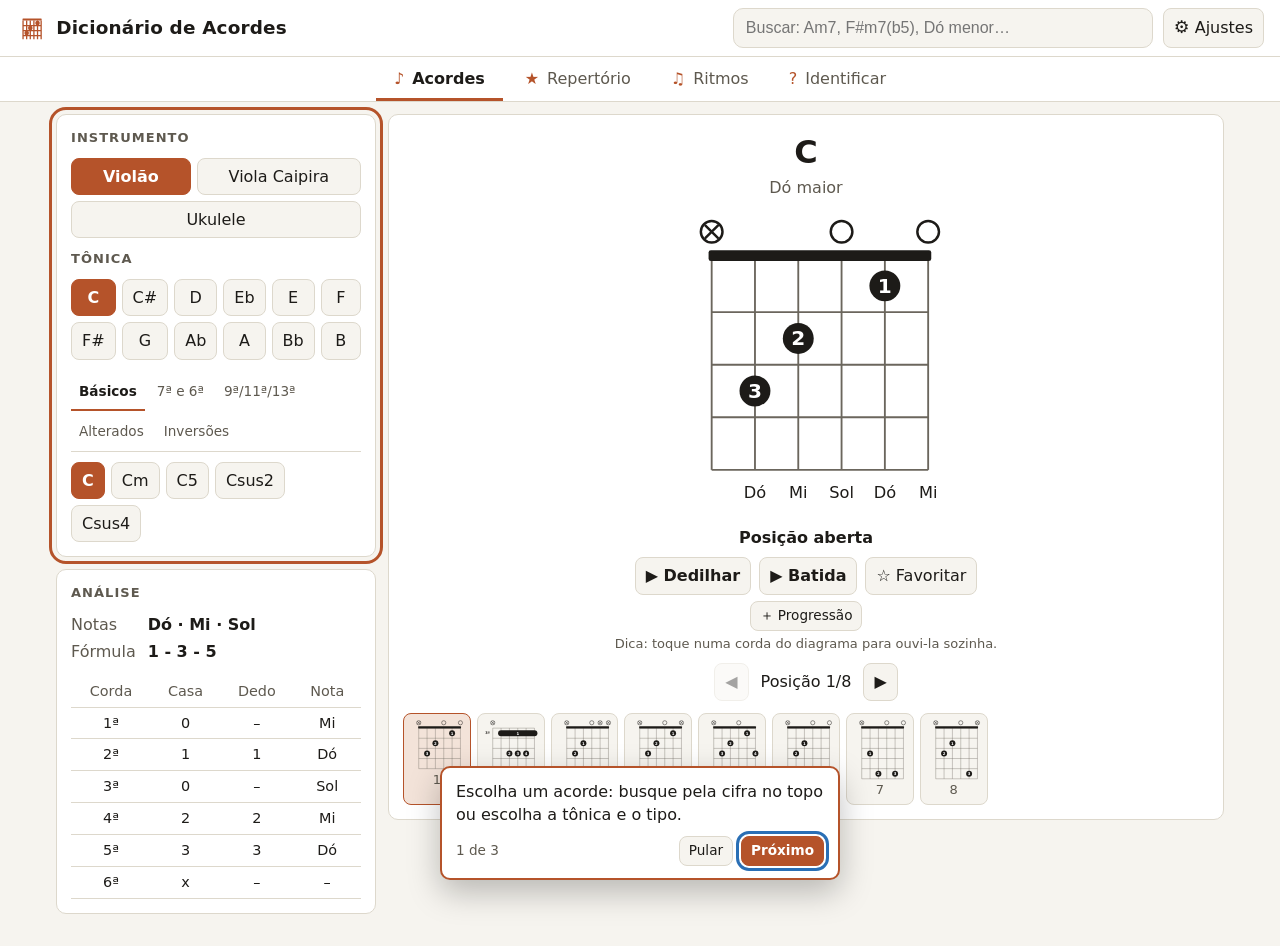
==== index.html @ 97604131 "Aba Ritmos: padrões de mão direita tocados sobre as progressões Ritmos simplificados para iniciantes" ====
<!doctype html>
<html lang="pt-BR">
<head>
  <meta charset="utf-8">
  <meta name="viewport" content="width=device-width, initial-scale=1, viewport-fit=cover">
  <meta name="description" content="Dicionário de acordes para violão, viola caipira e ukulele: busca por cifra, diagramas e análise de notas.">
  <meta name="theme-color" content="#b5532a">
  <title>Dicionário de Acordes</title>
  <link rel="manifest" href="./manifest.json">
  <link rel="icon" type="image/svg+xml" href="./icons/logo.svg">
  <link rel="icon" type="image/png" sizes="192x192" href="./icons/icon-192.png">
  <link rel="apple-touch-icon" sizes="180x180" href="./icons/apple-touch-icon.png">
  <meta name="apple-mobile-web-app-capable" content="yes">
  <meta name="mobile-web-app-capable" content="yes">
  <meta name="apple-mobile-web-app-title" content="Acordes">
  <meta name="apple-mobile-web-app-status-bar-style" content="default">
  <script>
    // Aplica o tema salvo antes da primeira pintura (evita piscar)
    try {
      var t = JSON.parse(localStorage.getItem('dicionario-acordes:v1') || '{}').prefs;
      if (t && (t.theme === 'light' || t.theme === 'dark')) document.documentElement.dataset.theme = t.theme;
    } catch (e) {}
  </script>
  <link rel="stylesheet" href="./css/app.css">
</head>
<body data-view="acordes">
  <header class="topbar">
    <h1 class="brand"><svg class="brand-logo" width="28" height="28" viewBox="0 0 64 64" fill="#b5532a" aria-hidden="true" focusable="false">
        <rect x="13" y="13" width="38" height="4" rx="1"/>
        <path d="M14 17V54M21.2 17V54M28.4 17V54M35.6 17V54M42.8 17V54M50 17V54M14 27H50M14 37H50M14 47H50" fill="none" stroke="currentColor" stroke-width="2.6"/>
        <circle cx="21.2" cy="42" r="4.6"/><circle cx="28.4" cy="32" r="4.6"/><circle cx="42.8" cy="22" r="4.6"/>
      </svg>Dicionário de Acordes</h1>
    <button id="ajustes-abrir" type="button" class="btn gear" aria-haspopup="dialog" aria-controls="ajustes"><span aria-hidden="true">⚙</span> Ajustes</button>
    <div class="search" role="search">
      <label for="busca" class="sr-only">Buscar acorde</label>
      <input id="busca" type="text" autocomplete="off" spellcheck="false"
             placeholder="Buscar: Am7, F#m7(b5), Dó menor…"
             role="combobox" aria-autocomplete="list" aria-expanded="false" aria-controls="sugestoes">
      <ul id="sugestoes" role="listbox" class="suggestions" hidden></ul>
      <p id="busca-msg" class="search-msg" aria-live="polite"></p>
    </div>
  </header>

  <nav class="bottom-nav sections" aria-label="Seções">
    <button type="button" data-go="acordes" aria-current="page"><span aria-hidden="true">♪</span>Acordes</button>
    <button type="button" data-go="repertorio"><span aria-hidden="true">★</span>Repertório</button>
    <button type="button" data-go="ritmos"><span aria-hidden="true">♫</span>Ritmos</button>
    <button type="button" data-go="identificar"><span aria-hidden="true">?</span>Identificar</button>
  </nav>

  <main class="layout">
    <section class="panel picker" data-view="acordes" aria-label="Escolha do acorde">
      <h2 class="panel-title">Instrumento</h2>
      <div id="instrumentos" class="seg" role="group" aria-label="Instrumento"></div>
      <div id="afinacoes" class="seg" role="group" aria-label="Afinação"></div>
      <div id="seletor-acorde">
        <h2 class="panel-title">Tônica</h2>
        <div id="tonicas" class="root-grid" role="group" aria-label="Tônicas"></div>
        <div id="abas" class="tabs" role="tablist" aria-label="Tipos de acorde"></div>
        <div id="tipos" class="type-grid" role="tabpanel"></div>
      </div>
    </section>

    <section class="panel viewer" data-view="acordes" aria-label="Diagrama">
      <div id="ensaio" class="rehearsal" hidden>
        <div class="rehearsal-head">
          <strong id="ensaio-nome"></strong>
          <span id="ensaio-contador" aria-live="polite"></span>
          <button id="ensaio-palco" type="button" class="btn small">⛶ Palco</button>
          <button id="ensaio-sair" type="button" class="btn small" aria-label="Sair do modo ensaio">✕ Sair</button>
        </div>
        <div id="ensaio-acordes" class="rehearsal-chords" role="group" aria-label="Acordes da progressão"></div>
        <div class="rehearsal-nav">
          <button id="ensaio-anterior" type="button" class="btn">◀ Anterior</button>
          <button id="ensaio-tocar" type="button" class="btn play-btn">▶ Tocar</button>
          <button id="ensaio-proximo" type="button" class="btn">Próximo ▶</button>
        </div>
        <p id="ensaio-notas" class="rehearsal-notes" aria-live="polite"></p>
        <div class="rehearsal-auto">
          <button id="ensaio-auto" type="button" class="btn play-btn" aria-pressed="false">▶ Tocar progressão</button>
          <label>Andamento <select id="ensaio-bpm"><option value="60">60</option><option value="80" selected>80</option><option value="100">100</option><option value="120">120</option></select> BPM</label>
          <label>Tempos por acorde <select id="ensaio-tempos"><option value="2">2</option><option value="4" selected>4</option></select></label>
          <label><input id="ensaio-repetir" type="checkbox" checked> Repetir</label>
        </div>
      </div>
      <div class="chord-bar" role="group" aria-label="Escolher acorde">
        <button id="barra-tonica" type="button" class="btn bar-btn" aria-haspopup="dialog" aria-controls="gaveta"></button>
        <button id="barra-tipo" type="button" class="btn bar-btn" aria-haspopup="dialog" aria-controls="gaveta"></button>
        <label for="barra-instrumento" class="sr-only">Instrumento e afinação</label>
        <select id="barra-instrumento" class="bar-select"></select>
      </div>
      <div class="chord-head">
        <h2 id="acorde-simbolo" class="chord-symbol">—</h2>
        <p id="acorde-nome" class="chord-name"></p>
        <p id="afinacao-info" class="tuning-info"></p>
      </div>
      <div id="diagrama" class="diagram-main swipe" aria-describedby="dica-deslizar"></div>
      <p id="dica-deslizar" class="sr-only">Deslize para os lados para trocar de posição.</p>
      <p id="posicao-rotulo" class="voicing-label"></p>
      <div class="play" role="group" aria-label="Ouvir o acorde">
        <button id="tocar-dedilhar" type="button" class="btn play-btn">▶ Dedilhar</button>
        <button id="tocar-batida" type="button" class="btn play-btn">▶ Batida</button>
        <button id="favoritar" type="button" class="btn" aria-pressed="false">☆ Favoritar</button>
      </div>
      <div class="play-extra">
        <button id="add-prog" type="button" class="btn small" aria-describedby="prog-rascunho">＋ Progressão</button>
        <span id="prog-rascunho" class="hint"></span>
      </div>
      <p id="dica-cordas" class="play-hint" hidden>Dica: toque numa corda do diagrama para ouvi-la sozinha.</p>
      <div class="pos-nav viewer-nav">
        <button id="anterior" type="button" class="btn" aria-label="Posição anterior">◀</button>
        <span id="posicao-contador" class="pos-count" aria-live="polite">Posição 0/0</span>
        <button id="proxima" type="button" class="btn" aria-label="Próxima posição">▶</button>
      </div>
      <p id="dica-deslizar-vis" class="swipe-hint" hidden aria-hidden="true">← Deslize no diagrama para trocar de posição →</p>
      <div id="miniaturas" class="thumbs" role="group" aria-label="Posições"></div>
    </section>

    <section class="panel analysis" data-view="acordes" aria-label="Análise">
      <h2 class="panel-title">Análise</h2>
      <dl class="facts">
        <dt>Notas</dt><dd id="analise-notas"></dd>
        <dt>Fórmula</dt><dd id="analise-formula"></dd>
      </dl>
      <table class="string-table">
        <caption class="sr-only">Corda a corda</caption>
        <thead><tr><th scope="col">Corda</th><th scope="col">Casa</th><th scope="col">Dedo</th><th scope="col">Nota</th></tr></thead>
        <tbody id="analise-tabela"></tbody>
      </table>
    </section>

    <section class="panel library" data-view="repertorio" aria-label="Favoritos e repertório">
      <div class="lib-col">
        <h2 class="panel-title">Favoritos</h2>
        <ul id="favoritos" class="item-list"></ul>
        <h2 class="panel-title">Minhas progressões</h2>
        <form id="prog-form" class="prog-form">
          <label for="prog-nome" class="sr-only">Nome da progressão</label>
          <input id="prog-nome" type="text" placeholder="Nome (ex.: Samba em Ré menor)" autocomplete="off">
          <label for="prog-acordes" class="sr-only">Acordes da progressão</label>
          <input id="prog-acordes" type="text" placeholder="ex.: C7M, A7, Dm7, G7(b9)" autocomplete="off" spellcheck="false" required aria-describedby="prog-dica">
          <p id="prog-dica" class="hint">Separe os acordes com vírgula, espaço ou <kbd>|</kbd>. Ou use “＋ Progressão” no diagrama de cada acorde.</p>
          <button type="submit" class="btn">Salvar progressão</button>
          <p id="prog-msg" class="form-msg" aria-live="polite"></p>
        </form>
        <ul id="progressoes" class="item-list"></ul>
      </div>
      <div class="lib-col study">
        <h2 class="panel-title">Progressões para estudo</h2>
        <div class="study-head">
          <label for="estudo-tom">Tom</label>
          <select id="estudo-tom"></select>
          <p class="hint">Toque para ensaiar (e use “▶ Tocar progressão” para ouvir sozinha). Toque numa música para ir ao tom original dela. “Copiar” leva a progressão para o formulário, para você criar a sua a partir dela.</p>
        </div>
        <div id="estudo-lista"></div>
      </div>
    </section>

    <section class="panel rhythms" data-view="ritmos" aria-label="Ritmos">
      <div class="rt-col">
        <h2 class="panel-title">Ritmo</h2>
        <div id="rt-instrumentos" class="seg" role="group" aria-label="Instrumento"></div>
        <ul id="rt-lista" class="rt-list" aria-label="Ritmos do instrumento"></ul>
      </div>
      <div class="rt-col">
        <h2 class="panel-title" id="rt-titulo">Como tocar</h2>
        <p id="rt-dica" class="hint"></p>
        <div id="rt-grade" class="rt-grid" role="img"></div>
        <ul id="rt-legenda" class="rt-legend"></ul>
        <div class="study-head rt-prog">
          <label for="rt-prog">Progressão</label>
          <select id="rt-prog"></select>
          <label for="rt-tom">Tom</label>
          <select id="rt-tom"></select>
        </div>
        <div class="rt-now" aria-live="polite">
          <div id="rt-diagrama" class="rt-diagram"></div>
          <div><p id="rt-acorde" class="rt-chord"></p><p id="rt-proximo" class="hint"></p></div>
        </div>
        <div class="rt-ctrl">
          <button id="rt-tocar" type="button" class="btn play-btn" aria-pressed="false">▶ Tocar</button>
          <div class="rt-speed" role="group" aria-label="Velocidade">
            <button id="rt-menos" type="button" class="btn" aria-label="Mais devagar (−5 BPM)">−</button>
            <input id="rt-bpm" type="range" min="40" max="160" step="1" value="76" aria-label="Andamento em BPM">
            <button id="rt-mais" type="button" class="btn" aria-label="Mais rápido (+5 BPM)">+</button>
            <output id="rt-bpm-txt" for="rt-bpm">76 BPM</output>
          </div>
          <label>Compassos por acorde <select id="rt-ciclos"><option value="1">1</option><option value="2" selected>2</option><option value="4">4</option></select></label>
          <label><input id="rt-acelerar" type="checkbox"> Acelerar aos poucos (+4 BPM a cada volta, até o andamento do ritmo + 20)</label>
        </div>
      </div>
    </section>

    <section class="panel reverse" data-view="identificar" aria-label="Identificar acorde">
      <h2 class="panel-title">Identificar acorde</h2>
      <p class="hint">Toque no braço para montar um shape (acima da corda: muda ↔ solta) ou digite as casas.</p>
      <div class="rev-cols">
      <div class="rev-col">
      <div class="reverse-input">
        <label for="reverso-casas">Casas</label>
        <input id="reverso-casas" type="text" autocomplete="off" spellcheck="false" placeholder="ex.: x32010">
        <button id="reverso-limpar" type="button" class="btn small">Limpar</button>
      </div>
      <div id="reverso-braco" class="diagram-editor"></div>
      <div class="pos-nav">
        <button id="reverso-menos" type="button" class="btn small" aria-label="Casas mais graves">◀</button>
        <span id="reverso-janela" class="pos-count">Casas 1–5</span>
        <button id="reverso-mais" type="button" class="btn small" aria-label="Casas mais agudas">▶</button>
      </div>
      </div>
      <div class="rev-col">
        <p id="reverso-msg" class="hint reverse-msg" aria-live="polite"></p>
        <ul id="reverso-resultados" class="result-cards"></ul>
      </div>
      </div>
    </section>
  </main>


  <div id="palco" class="stage" role="dialog" aria-modal="true" aria-labelledby="palco-simbolo" hidden>
    <div class="stage-top">
      <span id="palco-prog" class="stage-prog"></span>
      <span id="palco-contador" class="stage-count" aria-live="polite"></span>
      <button id="palco-fechar" type="button" class="btn" aria-label="Sair do modo palco">✕</button>
    </div>
    <h2 id="palco-simbolo" class="stage-symbol"></h2>
    <p id="palco-notas" class="stage-next"></p>
    <div id="palco-diagrama" class="stage-diagram swipe"></div>
    <p id="palco-seguinte" class="stage-next"></p>
    <div class="stage-nav">
      <button id="palco-anterior" type="button" class="btn" aria-label="Acorde anterior">◀</button>
      <button id="palco-tocar" type="button" class="btn play-btn">▶ Tocar</button>
      <button id="palco-avancar" type="button" class="btn" aria-label="Próximo acorde">▶</button>
    </div>
  </div>

  <div id="tour" class="tour" role="dialog" aria-modal="false" aria-labelledby="tour-texto" hidden>
    <p id="tour-texto"></p>
    <div class="tour-actions">
      <span id="tour-passo" class="hint"></span>
      <button id="tour-pular" type="button" class="btn small">Pular</button>
      <button id="tour-proximo" type="button" class="btn small play-btn">Próximo</button>
    </div>
  </div>

  <div id="aviso" class="toast toast-info" role="status" aria-live="polite" hidden></div>

  <div id="atualizacao" class="toast" role="status" hidden>
    <span>Nova versão disponível</span>
    <button id="atualizar" type="button" class="btn">Atualizar</button>
  </div>

  <dialog id="gaveta" class="sheet" aria-labelledby="gaveta-titulo">
    <div class="dialog-head">
      <h2 id="gaveta-titulo">Escolher acorde</h2>
      <button id="gaveta-fechar" type="button" class="btn small" aria-label="Fechar">✕</button>
    </div>
    <div id="gaveta-corpo"></div>
  </dialog>

  <dialog id="ajustes" class="ios-dialog settings" aria-labelledby="ajustes-titulo">
    <div class="dialog-head">
      <h2 id="ajustes-titulo">Ajustes</h2>
      <button id="ajustes-fechar" type="button" class="btn small" aria-label="Fechar ajustes">✕</button>
    </div>
    <fieldset class="opt">
      <legend>Tema</legend>
      <div class="seg-radio">
        <label><input type="radio" name="tema" value="auto"> Automático</label>
        <label><input type="radio" name="tema" value="light"> Claro</label>
        <label><input type="radio" name="tema" value="dark"> Escuro</label>
      </div>
    </fieldset>
    <label class="check opt"><input id="canhoto" type="checkbox"> Canhoto (diagramas espelhados)</label>
    <label class="check opt"><input id="estatisticas" type="checkbox"> Enviar estatísticas de uso anônimas</label>
    <p class="hint">Só contagens de telas e ações (ex.: “tocou um acorde”), sem cookies nem dados pessoais — ajudam a melhorar o app.</p>
    <button id="instalar" type="button" class="btn opt" hidden>⤓ Instalar o app</button>
    <h3 class="opt-title">Backup</h3>
    <p class="hint">Favoritos e progressões ficam só neste navegador. Exporte um arquivo para guardar uma cópia ou levar para outro aparelho.</p>
    <div class="backup">
      <button id="exportar" type="button" class="btn">Exportar backup</button>
      <button id="importar" type="button" class="btn">Importar backup</button>
      <input id="importar-arquivo" type="file" accept="application/json,.json" hidden>
    </div>
    <p id="backup-msg" class="form-msg" aria-live="polite"></p>
    <div class="danger-zone">
      <h3 class="opt-title">Área de perigo</h3>
      <p class="hint">Apaga favoritos, progressões e preferências deste aparelho. Não dá para desfazer.</p>
      <button id="apagar-tudo" type="button" class="btn danger-btn">Apagar tudo</button>
    </div>
  </dialog>

  <dialog id="ios-instalar" class="ios-dialog" aria-labelledby="ios-titulo">
    <h2 id="ios-titulo">Instalar no iPhone/iPad</h2>
    <ol>
      <li>Toque em <strong>Compartilhar</strong> <span aria-hidden="true" class="ios-icon">⬆︎</span> na barra do Safari.</li>
      <li>Escolha <strong>Adicionar à Tela de Início</strong> <span aria-hidden="true" class="ios-icon">＋</span>.</li>
      <li>Confirme em <strong>Adicionar</strong>. O app abre em tela cheia e funciona offline.</li>
    </ol>
    <form method="dialog"><button class="btn">Entendi</button></form>
  </dialog>

  <script type="module" src="./js/app.js"></script>
</body>
</html>
---- css/app.css ----
:root {
  --bg: #f6f4ef;
  --surface: #ffffff;
  --fg: #1d1b18;
  --muted: #5e594f;
  --danger: #b3261e;
  --border: #ddd8cc;
  --accent: #b5532a;
  --accent-fg: #ffffff;
  --accent-soft: #f3e3d9;
  --focus: #2a6fb5;
  --radius: 10px;
  --dg-fg: #1d1b18;
  --dg-bg: #ffffff;
  --dg-grid: #6b665d;
  color-scheme: light;
}
@media (prefers-color-scheme: dark) {
  :root:not([data-theme="light"]) {
    --bg: #161513; --surface: #201f1c; --fg: #ece8df; --muted: #b0aa9f; --danger: #ff8a80; --border: #3a3732;
    --accent: #e0814f; --accent-fg: #1a1209; --accent-soft: #3a2a20; --focus: #7fb2ea;
    --dg-fg: #ece8df; --dg-bg: #201f1c; --dg-grid: #a39d92; color-scheme: dark;
  }
}
:root[data-theme="dark"] {
  --bg: #161513; --surface: #201f1c; --fg: #ece8df; --muted: #b0aa9f; --danger: #ff8a80; --border: #3a3732;
  --accent: #e0814f; --accent-fg: #1a1209; --accent-soft: #3a2a20; --focus: #7fb2ea;
  --dg-fg: #ece8df; --dg-bg: #201f1c; --dg-grid: #a39d92; color-scheme: dark;
}

* { box-sizing: border-box; }
body {
  margin: 0; background: var(--bg); color: var(--fg);
  font: 16px/1.45 system-ui, -apple-system, "Segoe UI", Roboto, sans-serif;
}
.sr-only { position: absolute; width: 1px; height: 1px; overflow: hidden; clip: rect(0 0 0 0); white-space: nowrap; }
:focus-visible { outline: 3px solid var(--focus); outline-offset: 2px; }

/* Topo e busca: título + ⚙ Ajustes (+ busca) */
.topbar {
  display: grid; grid-template-columns: 1fr auto; grid-template-areas: "brand gear" "search search"; align-items: center;
  gap: 8px 10px; padding: 8px 16px; border-bottom: 1px solid var(--border); background: var(--surface);
}
.brand { grid-area: brand; margin: 0; font-size: 1.15rem; letter-spacing: .01em; display: flex; align-items: center; gap: 8px; }
.brand-logo { width: 1.75em; height: 1.75em; flex: none; margin: -.2em 0; color: var(--accent); fill: currentColor; }
.gear { grid-area: gear; }
.gear span { font-size: 1.1em; }
.search { grid-area: search; position: relative; }
.search input {
  width: 100%; padding: 10px 12px; font-size: 1rem; border-radius: var(--radius);
  border: 1px solid var(--border); background: var(--bg); color: var(--fg);
}
.suggestions {
  position: absolute; z-index: 10; left: 0; right: 0; top: calc(100% + 4px); margin: 0; padding: 4px;
  list-style: none; background: var(--surface); border: 1px solid var(--border); border-radius: var(--radius);
  box-shadow: 0 8px 24px rgb(0 0 0 / .15); max-height: 320px; overflow: auto;
}
.suggestions li { padding: 8px 10px; border-radius: 6px; cursor: pointer; display: flex; justify-content: space-between; gap: 12px; }
.suggestions li small { color: var(--muted); }
.suggestions li[aria-selected="true"], .suggestions li:hover { background: var(--accent-soft); }
.search-msg { margin: 4px 0 0; min-height: 1.2em; font-size: .85rem; color: var(--accent); }
.search-msg:empty { margin: 0; min-height: 0; }

/* Layout */
.layout { display: grid; gap: 12px; padding: 12px 16px 32px; max-width: 1200px; margin: 0 auto; }
.panel { background: var(--surface); border: 1px solid var(--border); border-radius: var(--radius); padding: 14px; min-width: 0; }
.panel-title { margin: 0 0 10px; font-size: .8125rem; text-transform: uppercase; letter-spacing: .08em; color: var(--muted); }
@media (min-width: 860px) {
  .topbar { grid-template-columns: 1fr 420px auto; grid-template-areas: "brand search gear"; }
  .layout { grid-template-columns: 320px 1fr; grid-template-areas: "picker viewer" "analysis viewer"; align-items: start; }
  .picker { grid-area: picker; } .viewer { grid-area: viewer; } .analysis { grid-area: analysis; }
  .library, .reverse { grid-column: 1 / -1; }
  /* Duas colunas dentro de cada seção */
  .library { display: grid; grid-template-columns: 1fr 1fr; gap: 0 28px; align-items: start; }
  .rev-cols { display: grid; grid-template-columns: minmax(280px, 400px) 1fr; gap: 0 28px; align-items: start; }
  .rev-col .reverse-msg { margin-top: 0; }

  /* Seções como abas no topo */
  .bottom-nav {
    display: flex; justify-content: center; gap: 4px; position: sticky; top: 0; z-index: 30;
    background: var(--surface); border-bottom: 1px solid var(--border); padding: 0 16px;
  }
  .bottom-nav button {
    font: inherit; background: none; border: 0; border-bottom: 3px solid transparent; color: var(--muted); cursor: pointer;
    padding: 10px 18px 8px; display: flex; align-items: center; gap: 8px;
  }
  .bottom-nav button:hover { color: var(--fg); }
  .bottom-nav button[aria-current="page"] { color: var(--fg); border-bottom-color: var(--accent); font-weight: 600; }
  .bottom-nav button span { color: var(--accent); }
}

/* Botões */
.btn, .chip {
  font: inherit; color: var(--fg); background: var(--bg); border: 1px solid var(--border);
  border-radius: 8px; padding: 6px 10px; cursor: pointer; min-height: 36px;
}
.btn:hover, .chip:hover { border-color: var(--accent); }
.btn:disabled { opacity: .4; cursor: default; }
.chip[aria-pressed="true"] { background: var(--accent); border-color: var(--accent); color: var(--accent-fg); font-weight: 600; }

.seg { display: flex; flex-wrap: wrap; gap: 6px; margin-bottom: 12px; }
.seg:empty { display: none; }
.seg .chip { flex: 1 1 auto; }
.tuning-info { margin: 2px 0 0; font-size: .8125rem; color: var(--muted); }
.root-grid { display: grid; grid-template-columns: repeat(6, 1fr); gap: 6px; margin-bottom: 14px; }
.tabs { display: flex; flex-wrap: wrap; gap: 4px; border-bottom: 1px solid var(--border); margin-bottom: 10px; }
.tab {
  font: inherit; font-size: .85rem; background: none; border: none; color: var(--muted); cursor: pointer;
  padding: 8px 8px; border-bottom: 2px solid transparent; margin-bottom: -1px;
}
.tab[aria-selected="true"] { color: var(--fg); border-bottom-color: var(--accent); font-weight: 600; }
.type-grid { display: flex; flex-wrap: wrap; gap: 6px; }

/* Abas de tipo: esmaecido na borda quando há mais para rolar */
.tabs.more-right { -webkit-mask-image: linear-gradient(to right, #000 calc(100% - 36px), transparent); mask-image: linear-gradient(to right, #000 calc(100% - 36px), transparent); }
.tabs.more-left { -webkit-mask-image: linear-gradient(to left, #000 calc(100% - 36px), transparent); mask-image: linear-gradient(to left, #000 calc(100% - 36px), transparent); }
.tabs.more-left.more-right { -webkit-mask-image: linear-gradient(to right, transparent, #000 36px, #000 calc(100% - 36px), transparent); mask-image: linear-gradient(to right, transparent, #000 36px, #000 calc(100% - 36px), transparent); }

/* Barra compacta de acorde (só no celular) e gaveta inferior */
.chord-bar { display: none; }
.sheet {
  margin: auto 0 0; width: 100%; max-width: none; max-height: 85vh; overflow: auto; border: 0; border-radius: 16px 16px 0 0;
  padding: 12px max(16px, env(safe-area-inset-right)) calc(16px + env(safe-area-inset-bottom)) max(16px, env(safe-area-inset-left));
  background: var(--surface); color: var(--fg); box-shadow: 0 -8px 32px rgb(0 0 0 / .25);
}
.sheet::backdrop { background: rgb(0 0 0 / .4); }
.sheet[open] { animation: sheet-up .18s ease-out; }
@keyframes sheet-up { from { transform: translateY(48px); opacity: .5; } }
@media (prefers-reduced-motion: reduce) { .sheet[open] { animation: none; } }
.sheet .dialog-head h2 { font-size: 1.05rem; }
.sheet .type-grid .chip { min-width: 56px; }

/* Visualizador */
.chord-head { text-align: center; }
.chord-symbol { margin: 0; font-size: 2rem; }
.chord-name { margin: 0; color: var(--muted); }
.diagram-main { display: flex; justify-content: center; margin: 8px auto 0; }
.diagram-main svg { width: min(100%, 300px); height: auto; }
.voicing-label { text-align: center; margin: 4px 0 8px; font-weight: 600; }
.voicing-label small { display: block; font-weight: 400; color: var(--muted); }
.pos-nav { display: flex; align-items: center; justify-content: center; gap: 12px; }
.pos-count { min-width: 8ch; text-align: center; font-variant-numeric: tabular-nums; }
.thumbs { display: grid; grid-template-columns: repeat(auto-fill, minmax(64px, 1fr)); gap: 6px; margin-top: 12px; }
.thumb { padding: 4px; display: flex; flex-direction: column; align-items: center; }
.thumb svg { width: 100%; height: auto; }
.thumb span { font-size: .8125rem; color: var(--muted); }
.thumb[aria-pressed="true"] { border-color: var(--accent); background: var(--accent-soft); }
.empty { color: var(--muted); text-align: center; padding: 24px 0; }

/* Áudio */
.play { display: flex; justify-content: center; gap: 8px; margin-bottom: 4px; }
.play-btn { font-weight: 600; }
.play-extra { display: flex; flex-wrap: wrap; align-items: center; justify-content: center; gap: 4px 8px; margin: 6px 0 0; }
.play-extra .hint { margin: 0; }
.play-extra .hint:empty { display: none; }
kbd { font: .9em ui-monospace, Menlo, Consolas, monospace; border: 1px solid var(--border); border-radius: 4px; padding: 0 4px; background: var(--bg); }
.play-hint { margin: 4px 0 10px; text-align: center; font-size: .8125rem; color: var(--muted); }
.swipe-hint { margin: 8px 0 0; text-align: center; font-size: .8125rem; color: var(--muted); }
.diagram.playable .hit { cursor: pointer; outline: none; }
.diagram.playable .hit:hover, .diagram.playable .hit:focus-visible { fill: var(--accent-soft); fill-opacity: .55; }

/* Análise */
.facts { display: grid; grid-template-columns: auto 1fr; gap: 4px 12px; margin: 0 0 12px; }
.facts dt { color: var(--muted); }
.facts dd { margin: 0; font-weight: 600; }
.string-table { width: 100%; border-collapse: collapse; font-size: .9rem; }
.string-table th, .string-table td { padding: 5px 6px; text-align: center; border-bottom: 1px solid var(--border); }
.string-table th { color: var(--muted); font-weight: 500; }

.btn.small { min-height: 30px; padding: 3px 9px; font-size: .85rem; }
.btn[aria-pressed="true"] { background: var(--accent-soft); border-color: var(--accent); }
[hidden] { display: none !important; }

/* Ensaio */
.rehearsal { border: 1px solid var(--accent); background: var(--accent-soft); border-radius: var(--radius); padding: 8px 10px; margin-bottom: 10px; }
.rehearsal-head { display: flex; align-items: center; gap: 10px; }
.rehearsal-head strong { flex: 1; min-width: 0; overflow: hidden; text-overflow: ellipsis; white-space: nowrap; }
.rehearsal-chords { display: flex; flex-wrap: wrap; gap: 4px; margin: 8px 0; }
.rehearsal-nav { display: flex; justify-content: center; gap: 8px; flex-wrap: wrap; }
.rehearsal-notes { text-align: center; margin: 8px 0 4px; font-weight: 600; }
.rehearsal-auto { display: flex; flex-wrap: wrap; justify-content: center; align-items: center; gap: 6px 14px; margin-top: 6px; }
.rehearsal-auto select { font: inherit; color: var(--fg); background: var(--bg); border: 1px solid var(--border); border-radius: 8px; padding: 4px 6px; min-height: 36px; }
.rehearsal-auto #ensaio-auto[aria-pressed="true"] { background: var(--accent); color: var(--accent-fg); }
.study-songs { display: flex; flex-wrap: wrap; align-items: center; gap: 4px; flex: 1 1 100%; margin: 2px 0 4px; font-size: .8125rem; }
.study-songs .chip { min-height: 32px; padding: 2px 8px; font-size: .8125rem; }
.study-songs .chip.in-key { border-color: var(--accent); font-weight: 600; }
.study-list li { flex-wrap: wrap; }

/* Favoritos, progressões, backup */
.item-list { list-style: none; margin: 0 0 14px; padding: 0; display: grid; grid-template-columns: minmax(0, 1fr); gap: 4px; }
.item-list li { display: flex; align-items: center; gap: 6px; }
.item-list li > .open { flex: 1; text-align: left; min-width: 0; overflow: hidden; text-overflow: ellipsis; white-space: nowrap; }
.item-list li small { color: var(--muted); }
.item-list .empty-item { color: var(--muted); font-size: .9rem; }
.prog-form { display: grid; gap: 6px; margin-bottom: 8px; }
.prog-form input, .reverse-input input {
  font: inherit; padding: 7px 10px; border-radius: 8px; border: 1px solid var(--border); background: var(--bg); color: var(--fg); min-width: 0;
}
/* Progressões para estudo */
.study-head { display: flex; flex-wrap: wrap; align-items: center; gap: 4px 8px; margin-bottom: 4px; }
.study-head label { font-weight: 600; }
.study-head select { font: inherit; color: var(--fg); background: var(--bg); border: 1px solid var(--border); border-radius: 8px; padding: 6px 8px; min-height: 40px; }
.study-head .hint { flex: 1 1 100%; margin: 4px 0 0; }
.study-group { margin: 14px 0 6px; font-size: .95rem; }
.study-list li { align-items: stretch; }
.study-list li > .study-open { white-space: normal; display: grid; gap: 1px; padding: 6px 10px; }
.study-list .study-open small { font-size: .8125rem; }
.study-chords { font-weight: 600; font-size: .9rem; overflow-wrap: anywhere; }
.form-msg { margin: 0; min-height: 1.2em; font-size: .85rem; color: var(--accent); }
.backup { display: flex; flex-wrap: wrap; gap: 6px; }

/* Identificador reverso */
.hint { margin: 0 0 8px; font-size: .85rem; color: var(--muted); }
.reverse-input { display: flex; align-items: center; gap: 8px; margin-bottom: 6px; }
.reverse-input input { flex: 1; font-family: ui-monospace, monospace; }
.diagram-editor { display: flex; justify-content: center; }
.diagram-editor svg { width: min(100%, 300px); height: auto; }
.diagram.editor .hit { cursor: pointer; outline: none; }
.diagram.editor .hit:hover, .diagram.editor .hit:focus-visible { fill: var(--accent-soft); fill-opacity: .6; }
.reverse-msg { margin: 10px 0 6px; }
.result-cards { list-style: none; margin: 0; padding: 0; display: grid; grid-template-columns: repeat(auto-fill, minmax(150px, 1fr)); gap: 8px; }
.result-card {
  width: 100%; height: 100%; text-align: left; font: inherit; color: var(--fg); background: var(--bg); border: 1px solid var(--border);
  border-radius: var(--radius); padding: 8px 10px; cursor: pointer; display: grid; gap: 2px; align-content: start; min-height: 44px;
}
.result-card:hover { border-color: var(--accent); }
.result-card strong { font-size: 1.25rem; }
.result-card span { font-size: .875rem; }
.result-card small { color: var(--muted); font-size: .8125rem; }
.reverse-input input::placeholder { font-family: system-ui, -apple-system, "Segoe UI", Roboto, sans-serif; font-style: italic; white-space: normal; }

/* Aviso de atualização e instalação no iOS */
.toast {
  position: fixed; left: 50%; bottom: 16px; transform: translateX(-50%); z-index: 50; display: flex; align-items: center; gap: 12px;
  background: var(--fg); color: var(--bg); padding: 10px 12px 10px 16px; border-radius: var(--radius); box-shadow: 0 8px 24px rgb(0 0 0 / .25);
  max-width: calc(100% - 32px);
}
.toast .btn { background: var(--accent); color: var(--accent-fg); border-color: var(--accent); font-weight: 600; }
.ios-dialog { border: 1px solid var(--border); border-radius: var(--radius); background: var(--surface); color: var(--fg); max-width: 360px; }
.ios-dialog::backdrop { background: rgb(0 0 0 / .4); }
.ios-dialog h2 { margin-top: 0; font-size: 1.1rem; }
.ios-dialog li { margin: 6px 0; }
.dialog-actions { display: flex; flex-wrap: wrap; gap: 8px; align-items: center; }
.ios-icon { display: inline-block; border: 1px solid var(--border); border-radius: 6px; padding: 0 6px; }

/* Diálogo Ajustes */
.settings { width: min(440px, calc(100% - 24px)); max-width: none; max-height: calc(100% - 24px); padding: 14px 18px 18px; }
.dialog-head { display: flex; align-items: center; justify-content: space-between; gap: 8px; margin-bottom: 10px; }
.dialog-head h2 { margin: 0; }
.opt { margin: 0 0 14px; }
fieldset.opt { border: 0; padding: 0; min-width: 0; }
fieldset.opt legend { font-weight: 600; padding: 0; margin-bottom: 6px; }
.seg-radio { display: flex; border: 1px solid var(--border); border-radius: 8px; overflow: hidden; }
.seg-radio label { position: relative; flex: 1; display: flex; align-items: center; justify-content: center; min-height: 40px; padding: 6px 4px; cursor: pointer; }
.seg-radio label + label { border-left: 1px solid var(--border); }
.seg-radio input { position: absolute; inset: 0; margin: 0; opacity: 0; cursor: pointer; }
.seg-radio label:has(input:checked) { background: var(--accent); color: var(--accent-fg); font-weight: 600; }
.seg-radio label:has(input:focus-visible) { outline: 3px solid var(--focus); outline-offset: -3px; }
label.check.opt { display: flex; align-items: center; gap: 8px; cursor: pointer; }
.opt-title { font-size: 1rem; margin: 4px 0 4px; }
.danger-zone { margin-top: 18px; border: 1px solid var(--danger); border-radius: var(--radius); padding: 8px 12px 12px; }
.danger-zone .opt-title { color: var(--danger); }
.danger-btn { color: var(--danger); border-color: var(--danger); font-weight: 600; }
.danger-btn:hover { background: var(--danger); color: var(--surface); border-color: var(--danger); }

/* ===================== Celular ===================== */
/* Áreas seguras (iPhone com entalhe / barra de gestos) */
.topbar { padding-top: max(8px, env(safe-area-inset-top)); padding-left: max(16px, env(safe-area-inset-left)); padding-right: max(16px, env(safe-area-inset-right)); }

/* Alvos de toque ≥ 44 px em telas de toque */
@media (pointer: coarse) {
  .btn, .chip { min-height: 44px; }
  .btn.small { min-height: 40px; }
  .tab { min-height: 44px; }
}

/* Deslizar o diagrama troca de posição */
.swipe { touch-action: pan-y; user-select: none; -webkit-user-select: none; }
@keyframes from-right { from { transform: translateX(28px); opacity: .2; } }
@keyframes from-left { from { transform: translateX(-28px); opacity: .2; } }
.slide-next { animation: from-right .18s ease-out; }
.slide-prev { animation: from-left .18s ease-out; }
@media (prefers-reduced-motion: reduce) { .slide-next, .slide-prev { animation: none; } }

/* Aviso rápido (favoritos etc.) */
.toast-info { background: var(--fg); color: var(--bg); padding: 10px 16px; pointer-events: none; }

/* Uma seção por vez (abas inferiores no celular, abas no topo no desktop) */
body[data-view="acordes"] .panel:not([data-view="acordes"]),
body[data-view="repertorio"] .panel:not([data-view="repertorio"]),
body[data-view="identificar"] .panel:not([data-view="identificar"]),
body[data-view="ritmos"] .panel:not([data-view="ritmos"]) { display: none; }

/* Ritmos */
.rt-list { list-style: none; margin: 10px 0 0; padding: 0; display: grid; gap: 6px; }
.rt-list button { width: 100%; text-align: left; display: grid; grid-template-columns: 1fr auto; gap: 2px 8px; padding: 8px 10px; }
.rt-list button small { grid-column: 1; color: var(--muted); font-size: .8125rem; }
.rt-list .lvl { grid-row: 1 / 3; grid-column: 2; align-self: center; font-size: .8125rem; color: var(--muted); }
.rt-list button[aria-pressed="true"] .lvl, .rt-list button[aria-pressed="true"] small { color: inherit; }
.rt-grid { display: grid; grid-auto-flow: column; grid-auto-columns: minmax(0, 1fr); gap: 3px; margin: 10px 0 6px; overflow-x: auto; }
.rt-step { display: flex; flex-direction: column; align-items: center; gap: 2px; min-width: 26px; padding: 6px 0 4px; border-radius: 6px; border: 1px solid var(--border); background: var(--bg); }
.rt-step b { font-size: 1.35rem; line-height: 1.2; min-height: 1.2em; color: var(--accent); }
.rt-step.soft b { font-size: 1rem; opacity: .8; }
.rt-step span { font-size: .8125rem; color: var(--muted); }
.rt-step.beat { border-color: var(--muted); }
.rt-step.now { background: var(--accent); border-color: var(--accent); }
.rt-step.now b, .rt-step.now span { color: var(--accent-fg); }
.rt-legend { list-style: none; margin: 0 0 12px; padding: 0; display: flex; flex-wrap: wrap; gap: 4px 14px; font-size: .875rem; color: var(--muted); }
.rt-legend b { color: var(--accent); margin-right: 4px; }
.rt-prog select { max-width: 100%; }
.rt-now { display: flex; align-items: center; gap: 14px; margin: 10px 0; }
.rt-diagram { width: 110px; flex: none; }
.rt-diagram svg { width: 100%; height: auto; }
.rt-chord { margin: 0; font-size: 1.6rem; font-weight: 700; }
.rt-now .hint { margin: 2px 0 0; }
.rt-ctrl { display: flex; flex-wrap: wrap; align-items: center; gap: 10px 16px; }
.rt-ctrl #rt-tocar { min-width: 120px; }
.rt-ctrl #rt-tocar[aria-pressed="true"] { background: var(--accent); color: var(--accent-fg); }
.rt-speed { display: flex; align-items: center; gap: 6px; }
.rt-speed .btn { min-width: 40px; font-size: 1.2rem; padding: 4px 10px; }
.rt-speed input { width: 140px; accent-color: var(--accent); }
.rt-speed output { min-width: 4.5em; font-variant-numeric: tabular-nums; font-weight: 600; }
.rt-ctrl select { font: inherit; color: var(--fg); background: var(--bg); border: 1px solid var(--border); border-radius: 8px; padding: 4px 6px; }
@media (min-width: 860px) {
  .rhythms { grid-column: 1 / -1; display: grid; grid-template-columns: 300px 1fr; gap: 0 28px; align-items: start; }
}

@media (max-width: 859px) {
  body { padding-bottom: calc(64px + env(safe-area-inset-bottom)); }
  .layout { display: flex; flex-direction: column; padding: 10px max(12px, env(safe-area-inset-left)) 16px; }
  .viewer { order: 1; } .picker { order: 2; } .analysis { order: 3; }
  .bottom-nav {
    display: grid; grid-template-columns: repeat(4, 1fr); position: fixed; z-index: 40; left: 0; right: 0; bottom: 0;
    background: var(--surface); border-top: 1px solid var(--border); padding: 4px max(8px, env(safe-area-inset-right)) env(safe-area-inset-bottom) max(8px, env(safe-area-inset-left));
    box-shadow: 0 -4px 16px rgb(0 0 0 / .06);
  }
  .bottom-nav button {
    font: inherit; font-size: .8125rem; background: none; border: 0; color: var(--muted); min-height: 56px;
    display: flex; flex-direction: column; align-items: center; justify-content: center; gap: 2px; cursor: pointer; border-radius: 10px;
  }
  .bottom-nav button span { font-size: 1.25rem; line-height: 1; }
  .bottom-nav button[aria-current="page"] { color: var(--accent); font-weight: 700; }
  .toast { bottom: calc(76px + env(safe-area-inset-bottom)); }

  /* Topo enxuto: título + ⚙; a busca só aparece na aba Acordes */
  .topbar { gap: 6px 10px; padding-top: max(4px, env(safe-area-inset-top)); padding-bottom: 6px; }
  .brand { font-size: 1.05rem; }
  .gear { min-height: 40px; padding: 4px 10px; }
  .search input { padding: 8px 12px; }
  body:not([data-view="acordes"]) .topbar .search { display: none; }

  /* Seletor de acorde: barra acima do diagrama + gaveta (o painel lateral some) */
  .picker { display: none !important; }
  .chord-bar { display: flex; gap: 6px; margin: 0 0 6px; }
  .bar-btn { flex: 0 1 auto; min-width: 64px; font-weight: 700; font-size: 1.05rem; padding: 6px 12px; white-space: nowrap; overflow: hidden; text-overflow: ellipsis; }
  .bar-select {
    flex: 1 1 0; min-width: 0; font: inherit; font-size: .95rem; color: var(--fg); background: var(--bg); border: 1px solid var(--border);
    border-radius: 8px; padding: 6px 8px; min-height: 44px;
  }

  /* Posições: miniaturas + contador (setas só no desktop) */
  .viewer-nav .btn { display: none; }
  .viewer-nav { margin-top: 2px; }

  /* Diagrama ocupa a largura útil */
  .chord-symbol { font-size: 2.2rem; line-height: 1.1; }
  .diagram-main svg { width: min(100%, 340px); }
  .play { flex-wrap: wrap; }
  .play .btn { flex: 1 1 0; }

  /* Abas de tipo numa linha que rola para o lado */
  .tabs { flex-wrap: nowrap; overflow-x: auto; scrollbar-width: none; -webkit-overflow-scrolling: touch; }
  .tabs::-webkit-scrollbar { display: none; }
  .tab { white-space: nowrap; flex: none; }

  /* Miniaturas numa faixa horizontal */
  .thumbs { display: flex; overflow-x: auto; scroll-snap-type: x mandatory; padding-bottom: 4px; scrollbar-width: thin; }
  .thumb { flex: 0 0 68px; scroll-snap-align: start; }
}

/* Tour de 1ª visita */
.tour {
  position: fixed; z-index: 45; left: 50%; bottom: 20px; transform: translateX(-50%); width: min(400px, calc(100% - 24px));
  background: var(--surface); color: var(--fg); border: 2px solid var(--accent); border-radius: var(--radius); padding: 12px 14px;
  box-shadow: 0 12px 32px rgb(0 0 0 / .25);
}
.tour p { margin: 0 0 10px; }
.tour-actions { display: flex; align-items: center; gap: 8px; }
.tour-actions .hint { flex: 1; margin: 0; }
.tour-actions .play-btn { background: var(--accent); color: var(--accent-fg); border-color: var(--accent); }
.tour.top { top: 64px; bottom: auto; }
.tour-on { outline: 3px solid var(--accent); outline-offset: 4px; border-radius: 10px; }
@media (max-width: 859px) {
  .tour { bottom: calc(76px + env(safe-area-inset-bottom)); }
  .tour.top { top: max(8px, env(safe-area-inset-top)); bottom: auto; }
}

/* ===================== Modo palco ===================== */
.stage {
  position: fixed; inset: 0; z-index: 60; background: var(--bg); color: var(--fg);
  display: grid; grid-template-rows: auto auto 1fr auto auto; gap: 6px;
  padding: max(10px, env(safe-area-inset-top)) max(14px, env(safe-area-inset-right)) max(14px, env(safe-area-inset-bottom)) max(14px, env(safe-area-inset-left));
}
.stage[hidden] { display: none; }
.stage-top { display: flex; align-items: center; gap: 10px; }
.stage-prog { flex: 1; min-width: 0; color: var(--muted); overflow: hidden; text-overflow: ellipsis; white-space: nowrap; }
.stage-count { font-weight: 700; font-variant-numeric: tabular-nums; }
.stage-symbol { margin: 0; text-align: center; font-size: clamp(2.6rem, 11vw, 4.5rem); line-height: 1.05; }
.stage-diagram { display: flex; align-items: center; justify-content: center; min-height: 0; }
.stage-diagram svg { width: auto; height: 100%; max-width: 100%; max-height: 100%; }
.stage-next { margin: 0; text-align: center; color: var(--muted); font-size: 1.1rem; }
.stage-next strong { color: var(--fg); }
.stage-nav { display: grid; grid-template-columns: 1fr 1.2fr 1fr; gap: 10px; }
.stage-nav .btn { min-height: 72px; font-size: 1.6rem; font-weight: 700; }
.stage-nav .play-btn { font-size: 1.1rem; background: var(--accent); color: var(--accent-fg); border-color: var(--accent); }
@media (orientation: landscape) and (max-height: 560px) {
  .stage { grid-template-columns: 1fr 1fr; grid-template-rows: auto 1fr auto auto; column-gap: 20px; }
  .stage-top { grid-column: 1 / -1; }
  .stage-diagram { grid-column: 1; grid-row: 2 / 5; }
  .stage-symbol { grid-column: 2; align-self: end; }
  .stage-next { grid-column: 2; }
  .stage-nav { grid-column: 2; }
}

/* Caixas de seleção */
.check input { width: 20px; height: 20px; accent-color: var(--accent); }
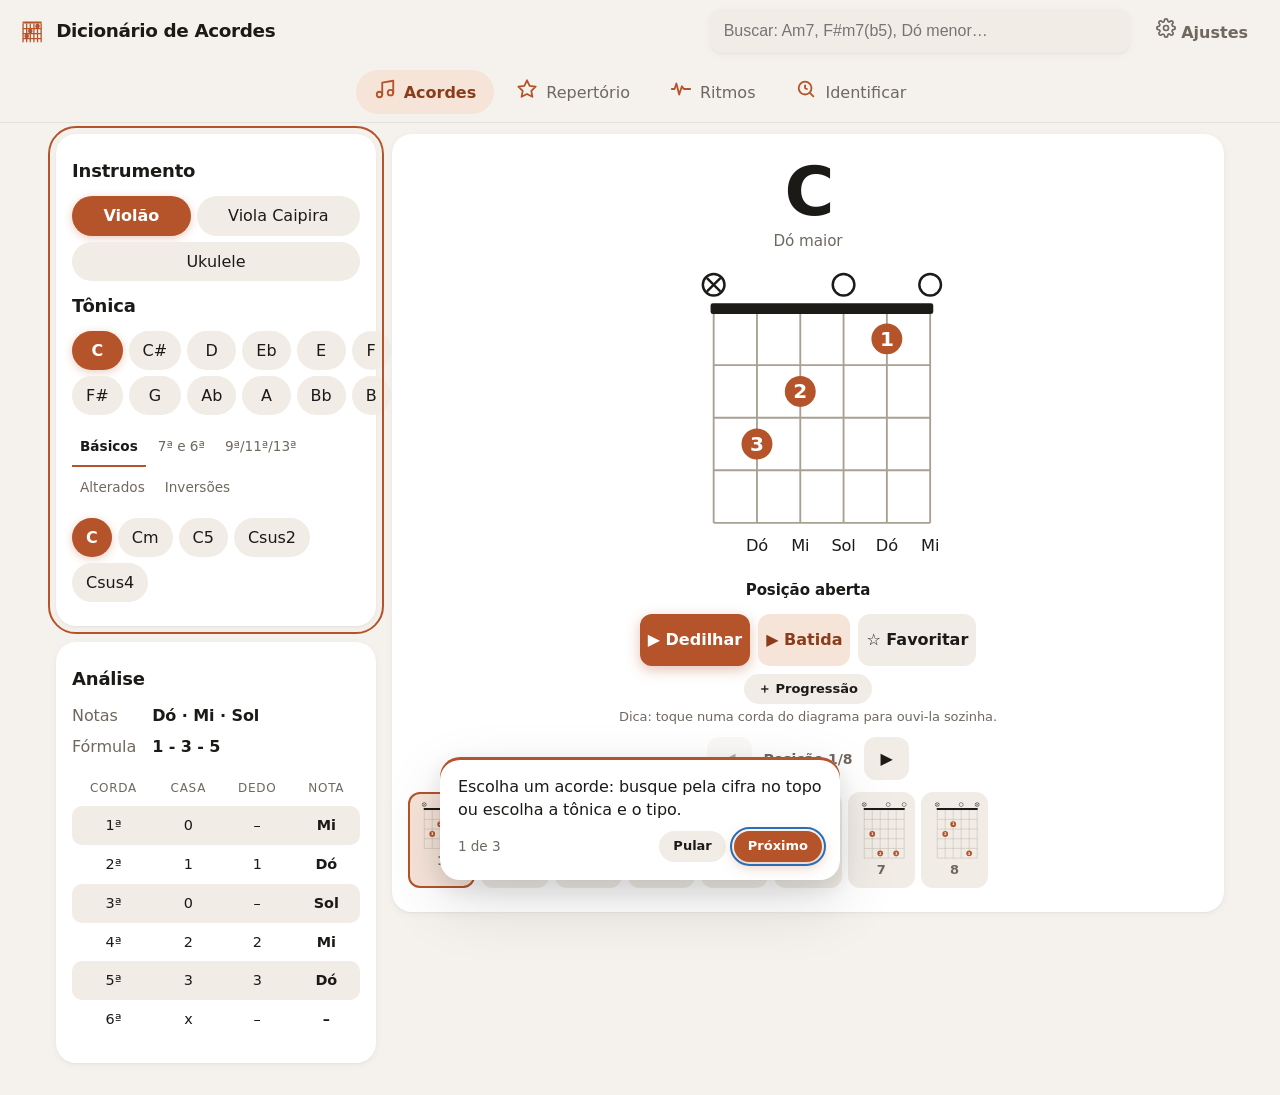
==== commit 4dcc847f: "Visual: redesign com cards sem borda, ícones SVG e diagrama em destaque" ====
--- a/index.html
+++ b/index.html
@@ -4,7 +4,8 @@
   <meta charset="utf-8">
   <meta name="viewport" content="width=device-width, initial-scale=1, viewport-fit=cover">
   <meta name="description" content="Dicionário de acordes para violão, viola caipira e ukulele: busca por cifra, diagramas e análise de notas.">
-  <meta name="theme-color" content="#b5532a">
+  <meta name="theme-color" content="#f5f2ee" media="(prefers-color-scheme: light)">
+  <meta name="theme-color" content="#121110" media="(prefers-color-scheme: dark)">
   <title>Dicionário de Acordes</title>
   <link rel="manifest" href="./manifest.json">
   <link rel="icon" type="image/svg+xml" href="./icons/logo.svg">
@@ -22,6 +23,7 @@
     } catch (e) {}
   </script>
   <link rel="stylesheet" href="./css/app.css">
+  <link rel="stylesheet" href="./css/redesign.css">
 </head>
 <body data-view="acordes">
   <header class="topbar">
@@ -30,7 +32,7 @@
         <path d="M14 17V54M21.2 17V54M28.4 17V54M35.6 17V54M42.8 17V54M50 17V54M14 27H50M14 37H50M14 47H50" fill="none" stroke="currentColor" stroke-width="2.6"/>
         <circle cx="21.2" cy="42" r="4.6"/><circle cx="28.4" cy="32" r="4.6"/><circle cx="42.8" cy="22" r="4.6"/>
       </svg>Dicionário de Acordes</h1>
-    <button id="ajustes-abrir" type="button" class="btn gear" aria-haspopup="dialog" aria-controls="ajustes"><span aria-hidden="true">⚙</span> Ajustes</button>
+    <button id="ajustes-abrir" type="button" class="btn gear" aria-haspopup="dialog" aria-controls="ajustes"><svg width="20" height="20" viewBox="0 0 24 24" fill="none" stroke="currentColor" stroke-width="2" stroke-linecap="round" stroke-linejoin="round" aria-hidden="true" focusable="false"><circle cx="12" cy="12" r="3"/><path d="M19.4 15a1.7 1.7 0 0 0 .3 1.8l.1.1a2 2 0 1 1-2.8 2.8l-.1-.1a1.7 1.7 0 0 0-1.8-.3 1.7 1.7 0 0 0-1 1.5V21a2 2 0 1 1-4 0v-.1a1.7 1.7 0 0 0-1.1-1.5 1.7 1.7 0 0 0-1.8.3l-.1.1a2 2 0 1 1-2.8-2.8l.1-.1a1.7 1.7 0 0 0 .3-1.8 1.7 1.7 0 0 0-1.5-1H3a2 2 0 1 1 0-4h.1a1.7 1.7 0 0 0 1.5-1.1 1.7 1.7 0 0 0-.3-1.8l-.1-.1a2 2 0 1 1 2.8-2.8l.1.1a1.7 1.7 0 0 0 1.8.3H9a1.7 1.7 0 0 0 1-1.5V3a2 2 0 1 1 4 0v.1a1.7 1.7 0 0 0 1 1.5 1.7 1.7 0 0 0 1.8-.3l.1-.1a2 2 0 1 1 2.8 2.8l-.1.1a1.7 1.7 0 0 0-.3 1.8V9a1.7 1.7 0 0 0 1.5 1H21a2 2 0 1 1 0 4h-.1a1.7 1.7 0 0 0-1.5 1z"/></svg> Ajustes</button>
     <div class="search" role="search">
       <label for="busca" class="sr-only">Buscar acorde</label>
       <input id="busca" type="text" autocomplete="off" spellcheck="false"
@@ -42,10 +44,10 @@
   </header>
 
   <nav class="bottom-nav sections" aria-label="Seções">
-    <button type="button" data-go="acordes" aria-current="page"><span aria-hidden="true">♪</span>Acordes</button>
-    <button type="button" data-go="repertorio"><span aria-hidden="true">★</span>Repertório</button>
-    <button type="button" data-go="ritmos"><span aria-hidden="true">♫</span>Ritmos</button>
-    <button type="button" data-go="identificar"><span aria-hidden="true">?</span>Identificar</button>
+    <button type="button" data-go="acordes" aria-current="page"><span aria-hidden="true"><svg width="22" height="22" viewBox="0 0 24 24" fill="none" stroke="currentColor" stroke-width="2" stroke-linecap="round" stroke-linejoin="round" focusable="false"><path d="M9 18V5l12-2v13"/><circle cx="6" cy="18" r="3"/><circle cx="18" cy="16" r="3"/></svg></span>Acordes</button>
+    <button type="button" data-go="repertorio"><span aria-hidden="true"><svg width="22" height="22" viewBox="0 0 24 24" fill="none" stroke="currentColor" stroke-width="2" stroke-linecap="round" stroke-linejoin="round" focusable="false"><path d="M12 2.5l2.9 6 6.6.9-4.8 4.6 1.2 6.5L12 17.4l-5.9 3.1 1.2-6.5L2.5 9.4l6.6-.9z"/></svg></span>Repertório</button>
+    <button type="button" data-go="ritmos"><span aria-hidden="true"><svg width="22" height="22" viewBox="0 0 24 24" fill="none" stroke="currentColor" stroke-width="2" stroke-linecap="round" stroke-linejoin="round" focusable="false"><path d="M2 12h3l2-6 3 12 3-9 2 3h7"/></svg></span>Ritmos</button>
+    <button type="button" data-go="identificar"><span aria-hidden="true"><svg width="22" height="22" viewBox="0 0 24 24" fill="none" stroke="currentColor" stroke-width="2" stroke-linecap="round" stroke-linejoin="round" focusable="false"><circle cx="11" cy="11" r="7"/><path d="m20 20-3.5-3.5"/><path d="M11 8v3l2 1"/></svg></span>Identificar</button>
   </nav>
 
   <main class="layout">
@@ -134,6 +136,8 @@
         <h2 class="panel-title">Favoritos</h2>
         <ul id="favoritos" class="item-list"></ul>
         <h2 class="panel-title">Minhas progressões</h2>
+        <details id="prog-nova" class="prog-nova">
+        <summary class="btn">＋ Nova progressão</summary>
         <form id="prog-form" class="prog-form">
           <label for="prog-nome" class="sr-only">Nome da progressão</label>
           <input id="prog-nome" type="text" placeholder="Nome (ex.: Samba em Ré menor)" autocomplete="off">
@@ -143,6 +147,7 @@
           <button type="submit" class="btn">Salvar progressão</button>
           <p id="prog-msg" class="form-msg" aria-live="polite"></p>
         </form>
+        </details>
         <ul id="progressoes" class="item-list"></ul>
       </div>
       <div class="lib-col study">
@@ -159,10 +164,16 @@
     <section class="panel rhythms" data-view="ritmos" aria-label="Ritmos">
       <div class="rt-col">
         <h2 class="panel-title">Ritmo</h2>
+        <div id="rt-escolha">
         <div id="rt-instrumentos" class="seg" role="group" aria-label="Instrumento"></div>
+        <label for="rt-busca" class="sr-only">Buscar ritmo</label>
+        <input id="rt-busca" class="rt-search" type="search" placeholder="Buscar ritmo (ex.: samba, valsa)" autocomplete="off">
+        <p class="hint"><span id="rt-total" aria-live="polite"></span> · versões simplificadas para quem está começando; o ritmo “de verdade” tem variações de cada região e músico.</p>
         <ul id="rt-lista" class="rt-list" aria-label="Ritmos do instrumento"></ul>
+        </div>
       </div>
       <div class="rt-col">
+        <button id="rt-trocar" type="button" class="btn rt-trocar" aria-haspopup="dialog" aria-controls="rt-gaveta"></button>
         <h2 class="panel-title" id="rt-titulo">Como tocar</h2>
         <p id="rt-dica" class="hint"></p>
         <div id="rt-grade" class="rt-grid" role="img"></div>
@@ -172,21 +183,48 @@
           <select id="rt-prog"></select>
           <label for="rt-tom">Tom</label>
           <select id="rt-tom"></select>
+          <p id="rt-sugestao" class="hint" hidden></p>
         </div>
         <div class="rt-now" aria-live="polite">
           <div id="rt-diagrama" class="rt-diagram"></div>
           <div><p id="rt-acorde" class="rt-chord"></p><p id="rt-proximo" class="hint"></p></div>
         </div>
-        <div class="rt-ctrl">
+        <div id="rt-barra" class="rt-bar">
           <button id="rt-tocar" type="button" class="btn play-btn" aria-pressed="false">▶ Tocar</button>
           <div class="rt-speed" role="group" aria-label="Velocidade">
             <button id="rt-menos" type="button" class="btn" aria-label="Mais devagar (−5 BPM)">−</button>
+            <output id="rt-bpm-txt" for="rt-bpm">76 BPM</output>
+            <button id="rt-mais" type="button" class="btn" aria-label="Mais rápido (+5 BPM)">+</button>
+          </div>
+          <span id="rt-barra-acorde" class="rt-bar-chord" aria-hidden="true"></span>
+        </div>
+        <div class="rt-ctrl">
+          <div class="rt-speed-more">
             <input id="rt-bpm" type="range" min="40" max="160" step="1" value="76" aria-label="Andamento em BPM">
-            <button id="rt-mais" type="button" class="btn" aria-label="Mais rápido (+5 BPM)">+</button>
-            <output id="rt-bpm-txt" for="rt-bpm">76 BPM</output>
+            <button id="rt-bater" type="button" class="btn" title="Toque no ritmo da música (4 vezes ou mais) para achar o andamento">Bater o tempo</button>
           </div>
-          <label>Compassos por acorde <select id="rt-ciclos"><option value="1">1</option><option value="2" selected>2</option><option value="4">4</option></select></label>
-          <label><input id="rt-acelerar" type="checkbox"> Acelerar aos poucos (+4 BPM a cada volta, até o andamento do ritmo + 20)</label>
+          <label class="rt-vol">Volume do instrumento <input id="rt-som-vol" type="range" min="0" max="100" value="100" aria-label="Volume do violão, viola ou ukulele (abaixe até 0 para treinar só com o acompanhamento ou só com a grade)"> <output id="rt-som-vol-txt" for="rt-som-vol">100%</output></label>
+          <label class="opt-row"><input id="rt-metronomo" type="checkbox"> <span>Metrônomo</span></label>
+          <details class="rt-mais">
+            <summary>Mais opções</summary>
+            <label class="opt-row">Compassos por acorde <select id="rt-ciclos"><option value="1">1</option><option value="2" selected>2</option><option value="4">4</option></select></label>
+            <label class="opt-row"><input id="rt-contagem" type="checkbox" checked> <span>Contagem antes de começar</span></label>
+            <label class="opt-row"><input id="rt-humano" type="checkbox" checked> <span>Toque humano<small>pequenas variações de tempo e força</small></span></label>
+            <label class="opt-row"><input id="rt-acelerar" type="checkbox"> <span>Acelerar aos poucos<small>+4 BPM a cada volta, até o andamento do ritmo + 20</small></span></label>
+          </details>
+        </div>
+        <div class="rt-band">
+          <label class="opt-row rt-band-toggle"><input id="rt-banda" type="checkbox"> <span>Acompanhamento<small>percussão e baixo do ritmo</small></span></label>
+          <div id="rt-banda-pecas" hidden>
+            <p class="hint"><span id="rt-banda-nome"></span>. Os instrumentos padrão do ritmo já vêm ligados: toque para mutar ou ligar (dá para mudar tocando). Abaixe o “Volume do instrumento” até 0 para você fazer a parte do violão.</p>
+            <div id="rt-banda-padrao" class="rt-band-parts" role="group" aria-label="Instrumentos padrão do ritmo"></div>
+            <p class="hint rt-band-sub">Adicionar outros:</p>
+            <div id="rt-banda-extra" class="rt-band-parts extra" role="group" aria-label="Outros instrumentos"></div>
+            <div class="rt-band-foot">
+              <label>Volume <input id="rt-banda-vol" type="range" min="0" max="100" value="70" aria-label="Volume do acompanhamento"></label>
+              <button id="rt-banda-reset" type="button" class="btn">Voltar ao padrão</button>
+            </div>
+          </div>
         </div>
       </div>
     </section>
@@ -256,6 +294,14 @@
       <button id="gaveta-fechar" type="button" class="btn small" aria-label="Fechar">✕</button>
     </div>
     <div id="gaveta-corpo"></div>
+  </dialog>
+
+  <dialog id="rt-gaveta" class="sheet" aria-labelledby="rt-gaveta-titulo">
+    <div class="dialog-head">
+      <h2 id="rt-gaveta-titulo">Escolher ritmo</h2>
+      <button id="rt-gaveta-fechar" type="button" class="btn small" aria-label="Fechar">✕</button>
+    </div>
+    <div id="rt-gaveta-corpo"></div>
   </dialog>
 
   <dialog id="ajustes" class="ios-dialog settings" aria-labelledby="ajustes-titulo">
--- a/css/app.css
+++ b/css/app.css
@@ -182,6 +182,9 @@
 .rehearsal-auto select { font: inherit; color: var(--fg); background: var(--bg); border: 1px solid var(--border); border-radius: 8px; padding: 4px 6px; min-height: 36px; }
 .rehearsal-auto #ensaio-auto[aria-pressed="true"] { background: var(--accent); color: var(--accent-fg); }
 .study-songs { display: flex; flex-wrap: wrap; align-items: center; gap: 4px; flex: 1 1 100%; margin: 2px 0 4px; font-size: .8125rem; }
+.prog-nova > summary { list-style: none; display: inline-flex; align-items: center; min-height: 44px; margin: 4px 0 8px; font-weight: 600; }
+.prog-nova > summary::-webkit-details-marker { display: none; }
+.prog-nova[open] > summary { margin-bottom: 10px; }
 .study-songs .chip { min-height: 32px; padding: 2px 8px; font-size: .8125rem; }
 .study-songs .chip.in-key { border-color: var(--accent); font-weight: 600; }
 .study-list li { flex-wrap: wrap; }
@@ -292,7 +295,8 @@
 body[data-view="ritmos"] .panel:not([data-view="ritmos"]) { display: none; }
 
 /* Ritmos */
-.rt-list { list-style: none; margin: 10px 0 0; padding: 0; display: grid; gap: 6px; }
+.rt-search { width: 100%; margin-top: 10px; font: inherit; color: var(--fg); background: var(--bg); border: 1px solid var(--border); border-radius: 8px; padding: 8px 10px; min-height: 40px; }
+.rt-list { max-height: 60vh; overflow-y: auto; list-style: none; margin: 10px 0 0; padding: 0; display: grid; gap: 6px; }
 .rt-list button { width: 100%; text-align: left; display: grid; grid-template-columns: 1fr auto; gap: 2px 8px; padding: 8px 10px; }
 .rt-list button small { grid-column: 1; color: var(--muted); font-size: .8125rem; }
 .rt-list .lvl { grid-row: 1 / 3; grid-column: 2; align-self: center; font-size: .8125rem; color: var(--muted); }
@@ -313,13 +317,36 @@
 .rt-diagram svg { width: 100%; height: auto; }
 .rt-chord { margin: 0; font-size: 1.6rem; font-weight: 700; }
 .rt-now .hint { margin: 2px 0 0; }
-.rt-ctrl { display: flex; flex-wrap: wrap; align-items: center; gap: 10px 16px; }
-.rt-ctrl #rt-tocar { min-width: 120px; }
-.rt-ctrl #rt-tocar[aria-pressed="true"] { background: var(--accent); color: var(--accent-fg); }
+.rt-ctrl { display: flex; flex-direction: column; align-items: stretch; gap: 6px; }
+#rt-tocar { min-width: 120px; min-height: 44px; }
+.rt-trocar { display: none; }
+.rt-bar { display: flex; align-items: center; gap: 10px; flex-wrap: wrap; margin: 4px 0 6px; }
+.rt-bar-chord { display: none; flex: 1 1 auto; min-width: 0; text-align: right; font-weight: 700; font-size: 1.1rem; white-space: nowrap; overflow: hidden; text-overflow: ellipsis; }
+.rt-speed-more { display: flex; align-items: center; gap: 12px; }
+.rt-speed-more input { flex: 1 1 auto; min-width: 0; max-width: 260px; accent-color: var(--accent); }
+.opt-row { display: flex; align-items: center; gap: 10px; min-height: 44px; }
+.opt-row input[type="checkbox"] { width: 22px; height: 22px; flex: none; margin: 0; accent-color: var(--accent); }
+.opt-row small { display: block; color: var(--muted); font-size: .8125rem; font-weight: 400; }
+.rt-mais summary { min-height: 44px; display: flex; align-items: center; cursor: pointer; font-weight: 600; color: var(--accent); }
+.rt-mais[open] summary { margin-bottom: 2px; }
+.sheet .rt-list { max-height: none; overflow: visible; }
+.sheet .seg { margin-top: 2px; }
+#rt-tocar[aria-pressed="true"] { background: var(--accent); color: var(--accent-fg); }
 .rt-speed { display: flex; align-items: center; gap: 6px; }
-.rt-speed .btn { min-width: 40px; font-size: 1.2rem; padding: 4px 10px; }
-.rt-speed input { width: 140px; accent-color: var(--accent); }
-.rt-speed output { min-width: 4.5em; font-variant-numeric: tabular-nums; font-weight: 600; }
+.rt-speed .btn { min-width: 44px; min-height: 44px; font-size: 1.2rem; padding: 4px 10px; }
+#rt-sugestao { flex: 1 1 100%; margin: 4px 0 0; }
+#rt-sugestao .btn { margin-left: 6px; padding: 4px 10px; }
+.rt-proximo-count { color: var(--accent); font-weight: 700; }
+.rt-speed output { min-width: 4.5em; text-align: center; font-variant-numeric: tabular-nums; font-weight: 600; }
+.rt-band { margin-top: 14px; padding-top: 12px; border-top: 1px solid var(--border); }
+.rt-band-toggle { font-weight: 600; }
+.rt-band-parts { display: flex; flex-wrap: wrap; gap: 6px; }
+.rt-band-parts .chip { min-height: 36px; padding: 4px 10px; }
+.rt-band-parts:not(.extra) .chip[aria-pressed="false"] { text-decoration: line-through; color: var(--muted); }
+.rt-band-sub { margin: 10px 0 6px; }
+.rt-band-foot { display: flex; flex-wrap: wrap; align-items: center; gap: 10px 16px; margin-top: 10px; }
+.rt-vol input { width: 140px; accent-color: var(--accent); vertical-align: middle; }
+.rt-band-foot input { width: 140px; accent-color: var(--accent); vertical-align: middle; }
 .rt-ctrl select { font: inherit; color: var(--fg); background: var(--bg); border: 1px solid var(--border); border-radius: 8px; padding: 4px 6px; }
 @media (min-width: 860px) {
   .rhythms { grid-column: 1 / -1; display: grid; grid-template-columns: 300px 1fr; gap: 0 28px; align-items: start; }
@@ -372,6 +399,37 @@
   .tabs { flex-wrap: nowrap; overflow-x: auto; scrollbar-width: none; -webkit-overflow-scrolling: touch; }
   .tabs::-webkit-scrollbar { display: none; }
   .tab { white-space: nowrap; flex: none; }
+
+  /* Formulários: 16px evita o zoom automático do iPhone ao tocar num campo */
+  input, select, textarea, .bar-select { font-size: max(16px, 1rem); }
+
+  /* Diagrama mais baixo: a faixa de posições aparece sem rolar */
+  .diagram-main svg { max-height: 34vh; }
+
+  /* Ritmos: escolha do ritmo numa gaveta; Tocar/velocidade numa barra fixa acima do menu */
+  .rhythms > .rt-col:first-child { display: none; }
+  .rt-trocar { display: flex; flex-direction: column; align-items: flex-start; width: 100%; min-height: 52px; margin: 0 0 8px; text-align: left; font-weight: 700; font-size: 1.05rem; }
+  .rt-trocar small { font-weight: 400; font-size: .8125rem; color: var(--muted); }
+  /* A barra vai para o fim da coluna (order) e o sticky a puxa para o rodapé da tela em toda a rolagem */
+  .rhythms > .rt-col:last-child { display: flex; flex-direction: column; }
+  .rhythms > .rt-col:last-child > * { flex: none; }
+  .rt-bar {
+    order: 1; margin-top: 12px !important;
+    position: sticky; bottom: calc(68px + env(safe-area-inset-bottom)); z-index: 20; flex-wrap: nowrap; gap: 8px;
+    background: var(--surface); border: 1px solid var(--border); border-radius: 12px; padding: 6px 8px; margin: 4px -6px;
+    box-shadow: 0 4px 18px rgb(0 0 0 / .14);
+  }
+  .rt-bar #rt-tocar { min-width: 96px; padding: 6px 10px; }
+  .rt-bar-chord { display: block; }
+  .rt-bar .rt-speed { gap: 4px; }
+  .rt-bar .rt-speed output { min-width: 3.6em; font-size: .9rem; }
+  .rt-speed-more { flex-wrap: wrap; }
+  body[data-view="ritmos"] .toast { bottom: calc(144px + env(safe-area-inset-bottom)); }
+
+  /* Alvos de toque de pelo menos 44px */
+  .study-songs .chip { min-height: 44px; padding: 4px 10px; }
+  .rt-band-parts .chip { min-height: 44px; }
+  #reverso-menos, #reverso-mais { min-width: 44px; min-height: 44px; }
 
   /* Miniaturas numa faixa horizontal */
   .thumbs { display: flex; overflow-x: auto; scroll-snap-type: x mandatory; padding-bottom: 4px; scrollbar-width: thin; }
--- a/css/redesign.css
+++ b/css/redesign.css
@@ -0,0 +1,301 @@
+/* ==========================================================================
+   Dicionário de Acordes — Redesign v2  (camada "drop-in")
+   Carregue DEPOIS de css/app.css:
+   <link rel="stylesheet" href="css/redesign.css">
+   Não exige mudar HTML nem JS: usa as classes existentes.
+   ========================================================================== */
+
+/* ---------- 1. TOKENS ---------------------------------------------------- */
+:root {
+  /* Superfícies em camadas (tonal elevation) em vez de bordas */
+  --bg:            #f5f2ee;   /* fundo da página — levemente quente */
+  --surface:       #ffffff;   /* cards */
+  --surface-2:     #f1ece6;   /* preenchimento de inputs/chips (tonal) */
+  --surface-3:     #e8e1d9;   /* hover/pressed */
+  --fg:            #1c1a17;
+  --muted:         #6f685e;
+  --border:        transparent;            /* bordas saem de cena */
+  --hairline:      rgba(28, 26, 23, .08);  /* divisória quando inevitável */
+  --accent:        #b5532a;
+  --accent-fg:     #ffffff;
+  --accent-soft:   #f6e4d9;
+  --accent-ink:    #8a3c1b;  /* texto sobre accent-soft (contraste AA) */
+  --danger:        #b3261e;
+  --danger-soft:   #fbe7e5;
+  --focus:         #2a6fb5;
+
+  --radius-xs: 8px;
+  --radius-sm: 12px;
+  --radius:    20px;          /* cards */
+  --radius-pill: 999px;
+
+  --shadow-1: 0 1px 2px rgba(28,26,23,.04), 0 2px 8px rgba(28,26,23,.04);
+  --shadow-2: 0 2px 6px rgba(28,26,23,.06), 0 12px 32px rgba(28,26,23,.08);
+  --shadow-3: 0 8px 24px rgba(28,26,23,.12), 0 24px 64px rgba(28,26,23,.12);
+
+  --space-1: 4px; --space-2: 8px; --space-3: 12px;
+  --space-4: 16px; --space-5: 24px; --space-6: 32px;
+
+  --ease: cubic-bezier(.2, .8, .2, 1);
+  --font: "Inter", system-ui, -apple-system, "Segoe UI", Roboto, sans-serif;
+  --font-display: "Inter Tight", "Inter", system-ui, -apple-system, sans-serif;
+
+  /* Diagrama: grade mais leve, dedos na cor de destaque */
+  --dg-grid:   #a8a093;
+  --dg-dot:    var(--accent);
+  --dg-dot-fg: #ffffff;
+}
+
+@media (prefers-color-scheme: dark) {
+  :root:not([data-theme="light"]) {
+    --bg: #121110; --surface: #1c1b19; --surface-2: #262420; --surface-3: #312e29;
+    --fg: #efebe4; --muted: #a8a196; --hairline: rgba(255,255,255,.07);
+    --accent: #e8865a; --accent-fg: #1a0f08; --accent-soft: #3a261b; --accent-ink: #f3b08f;
+    --danger: #ff8a80; --danger-soft: #3a1d1b; --focus: #7fb2ea; --dg-grid: #8a8378; --dg-dot-fg: #1a0f08;
+    --shadow-1: 0 1px 2px rgba(0,0,0,.4);
+    --shadow-2: 0 2px 8px rgba(0,0,0,.35), 0 12px 32px rgba(0,0,0,.35);
+    --shadow-3: 0 12px 40px rgba(0,0,0,.6);
+  }
+}
+:root[data-theme="dark"] {
+  --bg: #121110; --surface: #1c1b19; --surface-2: #262420; --surface-3: #312e29;
+  --fg: #efebe4; --muted: #a8a196; --hairline: rgba(255,255,255,.07);
+  --accent: #e8865a; --accent-fg: #1a0f08; --accent-soft: #3a261b; --accent-ink: #f3b08f;
+  --danger: #ff8a80; --danger-soft: #3a1d1b; --focus: #7fb2ea; --dg-grid: #8a8378; --dg-dot-fg: #1a0f08;
+  --shadow-1: 0 1px 2px rgba(0,0,0,.4);
+  --shadow-2: 0 2px 8px rgba(0,0,0,.35), 0 12px 32px rgba(0,0,0,.35);
+  --shadow-3: 0 12px 40px rgba(0,0,0,.6);
+}
+
+/* ---------- 2. BASE & TIPOGRAFIA ---------------------------------------- */
+body {
+  font-family: var(--font);
+  font-feature-settings: "cv11", "ss01", "tnum";
+  -webkit-font-smoothing: antialiased;
+  letter-spacing: -0.005em;
+  -webkit-tap-highlight-color: transparent;
+}
+:focus-visible { outline: 2px solid var(--focus); outline-offset: 2px; border-radius: var(--radius-xs); }
+
+/* ---------- 3. TOPBAR: funde com o fundo, sem linha ---------------------- */
+.topbar { border-bottom: 0; background: var(--bg); }
+.brand { font-family: var(--font-display); font-weight: 750; letter-spacing: -0.02em; }
+.gear {
+  background: transparent !important; border: 0 !important;
+  border-radius: var(--radius-pill) !important; color: var(--muted) !important;
+}
+.gear:hover { background: var(--surface-2) !important; color: var(--fg) !important; }
+
+/* Busca: campo "filled" em pílula com ícone de lupa */
+.search input {
+  border: 0; border-radius: var(--radius-pill);
+  background: var(--surface) url("data:image/svg+xml,%3Csvg xmlns='http://www.w3.org/2000/svg' width='18' height='18' viewBox='0 0 24 24' fill='none' stroke='%236f685e' stroke-width='2.2' stroke-linecap='round'%3E%3Ccircle cx='11' cy='11' r='7'/%3E%3Cpath d='m20 20-3.5-3.5'/%3E%3C/svg%3E") no-repeat 14px 50%;
+  padding: 12px 16px 12px 42px !important;
+  box-shadow: var(--shadow-1);
+  transition: box-shadow .2s var(--ease);
+}
+.search input:focus { outline: none; box-shadow: 0 0 0 2px var(--accent), var(--shadow-2); }
+.suggestions { border: 0; border-radius: var(--radius-sm); box-shadow: var(--shadow-3); padding: 6px; }
+.suggestions li { border-radius: var(--radius-xs); padding: 10px 12px; }
+
+/* ---------- 4. LAYOUT: cards flutuantes ---------------------------------- */
+.layout { gap: var(--space-4); }
+.panel {
+  border: 0;
+  border-radius: var(--radius);
+  padding: var(--space-5) var(--space-4);
+  box-shadow: var(--shadow-1);
+}
+/* Título de seção: sai o "OVERLINE CAIXA-ALTA", entra título de verdade */
+.panel-title {
+  text-transform: none; letter-spacing: -0.01em;
+  font-size: 1.125rem; font-weight: 700; color: var(--fg);
+  margin-bottom: var(--space-3);
+}
+
+/* ---------- 5. BOTÕES ---------------------------------------------------- */
+.btn, .chip {
+  border: 0;
+  background: var(--surface-2);
+  border-radius: var(--radius-sm);
+  padding: 10px 16px;
+  font-weight: 600;
+  transition: background .15s var(--ease), transform .1s var(--ease), box-shadow .2s var(--ease);
+}
+.btn:hover, .chip:hover { background: var(--surface-3); border-color: transparent; }
+.btn:active, .chip:active { transform: scale(.97); }
+.btn:disabled { opacity: .35; }
+
+/* Primário (preenchido) — só UM por área visual */
+.play-btn, #tocar-dedilhar {
+  background: var(--accent); color: var(--accent-fg);
+  box-shadow: 0 4px 14px color-mix(in srgb, var(--accent) 35%, transparent);
+}
+.play-btn:hover, #tocar-dedilhar:hover { background: color-mix(in srgb, var(--accent) 88%, #000); }
+/* Secundário tonal */
+#tocar-batida { background: var(--accent-soft); color: var(--accent-ink); box-shadow: none; }
+#tocar-batida:hover { background: color-mix(in srgb, var(--accent-soft) 80%, var(--accent)); }
+
+/* Toggle pressionado (ex.: Favoritar ativo) */
+.btn[aria-pressed="true"] { background: var(--accent-soft); color: var(--accent-ink); border-color: transparent; }
+
+/* Chips = pílulas */
+.chip { border-radius: var(--radius-pill); padding: 8px 14px; font-weight: 500; }
+.chip[aria-pressed="true"] { box-shadow: 0 2px 8px color-mix(in srgb, var(--accent) 30%, transparent); }
+
+.btn.small { border-radius: var(--radius-pill); padding: 6px 14px; font-size: .8125rem; }
+
+/* Selects nativos: tonal + chevron próprio */
+select, .bar-select, .study-head select, .rehearsal-auto select, .rt-ctrl select {
+  appearance: none; -webkit-appearance: none;
+  border: 0 !important; border-radius: var(--radius-sm) !important;
+  background: var(--surface-2) url("data:image/svg+xml,%3Csvg xmlns='http://www.w3.org/2000/svg' width='12' height='12' viewBox='0 0 24 24' fill='none' stroke='%236f685e' stroke-width='3' stroke-linecap='round' stroke-linejoin='round'%3E%3Cpath d='m6 9 6 6 6-6'/%3E%3C/svg%3E") no-repeat right 14px center !important;
+  padding: 10px 38px 10px 14px !important;
+  font-weight: 600; min-height: 44px;
+}
+input[type="text"], input[type="search"], .prog-form input, .reverse-input input, .rt-search {
+  border: 0 !important; border-radius: var(--radius-sm) !important;
+  background: var(--surface-2) !important; padding: 12px 14px !important; min-height: 44px;
+}
+input:focus, select:focus { outline: none; box-shadow: 0 0 0 2px var(--accent); }
+input[type="range"] { accent-color: var(--accent); }
+
+/* ---------- 6. NAVEGAÇÃO INFERIOR (M3: indicador em pílula) -------------- */
+@media (max-width: 859px) {
+  .bottom-nav {
+    border-top: 0;
+    background: color-mix(in srgb, var(--surface) 88%, transparent);
+    backdrop-filter: saturate(1.6) blur(20px);
+    -webkit-backdrop-filter: saturate(1.6) blur(20px);
+    box-shadow: 0 -1px 0 var(--hairline), 0 -8px 24px rgba(0,0,0,.04);
+    padding-top: 8px;
+  }
+  .bottom-nav button { font-size: .75rem; font-weight: 500; gap: 4px; min-height: 60px; }
+  .bottom-nav button span {
+    display: grid; place-items: center;
+    width: 56px; height: 30px; border-radius: var(--radius-pill);
+    transition: background .2s var(--ease), color .2s var(--ease);
+  }
+  .bottom-nav button[aria-current="page"] { color: var(--fg); font-weight: 700; }
+  .bottom-nav button[aria-current="page"] span { background: var(--accent-soft); color: var(--accent-ink); }
+
+  /* Barra de escolha do acorde: segmented control de 3 partes */
+  .chord-bar {
+    gap: 4px; padding: 4px; margin-bottom: var(--space-4);
+    background: var(--surface-2); border-radius: var(--radius-sm);
+  }
+  .chord-bar .bar-btn { background: var(--surface); box-shadow: var(--shadow-1); border-radius: 9px; }
+  .chord-bar .bar-select { background-color: transparent !important; }
+}
+@media (min-width: 860px) {
+  .bottom-nav { border-bottom: 0; box-shadow: 0 1px 0 var(--hairline); background: var(--bg); }
+  .bottom-nav button { border-bottom-width: 0 !important; border-radius: var(--radius-pill); margin: 8px 0; padding: 8px 18px; }
+  .bottom-nav button[aria-current="page"] { background: var(--accent-soft); color: var(--accent-ink); }
+}
+
+/* ---------- 7. TELA ACORDES --------------------------------------------- */
+.chord-symbol {
+  font-family: var(--font-display);
+  font-size: clamp(3rem, 14vw, 4.25rem) !important;
+  font-weight: 800; letter-spacing: -0.04em; line-height: 1 !important;
+}
+.chord-name { font-size: .95rem; font-weight: 500; margin-top: 4px; }
+.voicing-label { font-size: .9375rem; }
+.play { gap: var(--space-2); margin: var(--space-3) 0 var(--space-2); }
+.play .btn { min-height: 52px; border-radius: var(--radius-sm); padding: 10px 8px; white-space: nowrap; }
+.pos-count { font-weight: 600; color: var(--muted); font-size: .875rem; }
+
+/* Miniaturas de posição: sem borda, anel no selecionado */
+.thumb { background: var(--surface-2); border-radius: var(--radius-sm); padding: 8px 6px; }
+.thumb[aria-pressed="true"] { background: var(--accent-soft); box-shadow: inset 0 0 0 2px var(--accent); }
+
+/* Análise: "chips de nota" + tabela sem grades */
+.facts { gap: 8px 16px; }
+.facts dd { font-weight: 700; }
+.string-table { border-collapse: separate; border-spacing: 0; font-variant-numeric: tabular-nums; }
+.string-table th { font-size: .75rem; text-transform: uppercase; letter-spacing: .06em; padding-bottom: 8px; }
+.string-table th, .string-table td { border-bottom: 0; padding: 9px 6px; }
+.string-table tbody tr:nth-child(odd) td { background: var(--surface-2); }
+.string-table tbody tr td:first-child { border-radius: 10px 0 0 10px; }
+.string-table tbody tr td:last-child  { border-radius: 0 10px 10px 0; font-weight: 600; }
+
+/* Ensaio de progressão */
+.rehearsal { border: 0; border-radius: var(--radius); padding: var(--space-4); }
+
+/* ---------- 8. TELA REPERTÓRIO ------------------------------------------ */
+.item-list { gap: var(--space-2); }
+.study-list li {
+  background: var(--surface-2); border-radius: var(--radius); padding: 6px; gap: 4px;
+}
+.study-list li > .study-open { background: transparent; padding: 10px 12px; gap: 2px; }
+.study-list li > .study-open:hover { background: var(--surface-3); }
+.study-chords { font-family: var(--font-display); font-size: 1.125rem !important; font-weight: 750; letter-spacing: -0.01em; color: var(--fg); }
+.study-list li > .btn.small { align-self: center; background: var(--surface); box-shadow: var(--shadow-1); }
+.study-songs { padding: 0 8px 6px; }
+.study-songs > small { display: none; } /* rótulo "Músicas:" é redundante */
+.study-songs .chip { background: var(--surface); font-weight: 500; }
+.study-songs .chip.in-key { background: var(--accent-soft); color: var(--accent-ink); border: 0; }
+.study-group { font-size: 1rem; font-weight: 700; margin-top: var(--space-5); }
+.prog-nova > summary { color: var(--accent); }
+
+/* ---------- 9. TELA RITMOS ---------------------------------------------- */
+.rt-trocar { background: var(--surface-2) !important; border-radius: var(--radius) !important; padding: 14px 16px !important; }
+.rt-grid { gap: 6px; }
+.rt-step { border: 0; background: var(--surface-2); border-radius: var(--radius-sm); padding: 10px 0 6px; transition: transform .12s var(--ease), background .12s; }
+.rt-step.beat { box-shadow: inset 0 -3px 0 var(--muted); }
+.rt-step.now { background: var(--accent); transform: translateY(-3px) scale(1.04); box-shadow: 0 6px 16px color-mix(in srgb, var(--accent) 40%, transparent); }
+.rt-chord { font-family: var(--font-display); font-size: 2.25rem !important; letter-spacing: -0.03em; }
+@media (max-width: 859px) {
+  .rt-bar {
+    border: 0; border-radius: var(--radius-pill);
+    padding: 6px 6px 6px 6px;
+    background: color-mix(in srgb, var(--surface) 92%, transparent);
+    backdrop-filter: blur(16px); -webkit-backdrop-filter: blur(16px);
+    box-shadow: var(--shadow-3);
+  }
+  .rt-bar #rt-tocar { border-radius: var(--radius-pill); min-height: 48px; }
+  .rt-bar .rt-speed .btn { border-radius: var(--radius-pill); min-width: 40px; min-height: 40px; }
+}
+.rt-band { border-top: 0; background: var(--surface-2); border-radius: var(--radius); padding: var(--space-4); }
+
+/* ---------- 10. TELA IDENTIFICAR ---------------------------------------- */
+.reverse-input input { font-size: 1.125rem !important; letter-spacing: .12em; }
+.reverse-input input::placeholder { letter-spacing: normal; font-size: 1rem; }
+.result-card { border: 0; background: var(--surface-2); border-radius: var(--radius-sm); padding: 12px 14px; }
+.result-card:hover { background: var(--accent-soft); }
+.result-cards li:first-child .result-card { background: var(--accent-soft); } /* melhor match em destaque */
+.result-card strong { font-family: var(--font-display); font-size: 1.5rem; font-weight: 800; letter-spacing: -0.02em; }
+
+/* ---------- 11. GAVETAS, AJUSTES, TOAST, TOUR --------------------------- */
+.sheet { border-radius: 28px 28px 0 0; box-shadow: var(--shadow-3); padding-top: 28px; }
+.sheet::before { /* "grabber" estilo iOS */
+  content: ""; position: absolute; top: 10px; left: 50%; transform: translateX(-50%);
+  width: 36px; height: 5px; border-radius: 3px; background: var(--surface-3);
+}
+.sheet::backdrop, .ios-dialog::backdrop { background: rgba(10,9,8,.35); backdrop-filter: blur(4px); }
+.settings, .ios-dialog { border: 0; border-radius: 28px; box-shadow: var(--shadow-3); }
+
+.seg-radio { border: 0; background: var(--surface-2); border-radius: var(--radius-sm); padding: 4px; gap: 4px; }
+.seg-radio label { border-radius: 9px; min-height: 40px; }
+.seg-radio label + label { border-left: 0; }
+.seg-radio label:has(input:checked) { background: var(--surface); color: var(--fg); box-shadow: var(--shadow-1); }
+
+.danger-zone { border: 0; background: var(--danger-soft); border-radius: var(--radius); padding: var(--space-4); }
+.danger-btn { background: var(--danger) !important; color: #fff !important; }
+
+.toast { border-radius: var(--radius-pill); padding: 8px 8px 8px 20px; box-shadow: var(--shadow-3); }
+.toast .btn { border-radius: var(--radius-pill); }
+
+.tour { border: 0; border-radius: var(--radius); box-shadow: var(--shadow-3), inset 0 3px 0 var(--accent); padding: 18px; }
+.tour-on { outline: 2px solid var(--accent); outline-offset: 6px; border-radius: var(--radius); }
+
+kbd { border: 0; background: var(--surface-2); border-radius: 6px; padding: 1px 6px; }
+
+/* Modo palco */
+.stage-symbol { font-family: var(--font-display); font-weight: 800; letter-spacing: -0.04em; font-size: clamp(3.5rem, 18vw, 6rem) !important; }
+.stage-nav .btn { border-radius: var(--radius); }
+
+@media (prefers-reduced-motion: reduce) {
+  * { transition: none !important; }
+  .rt-step.now { transform: none; }
+}
